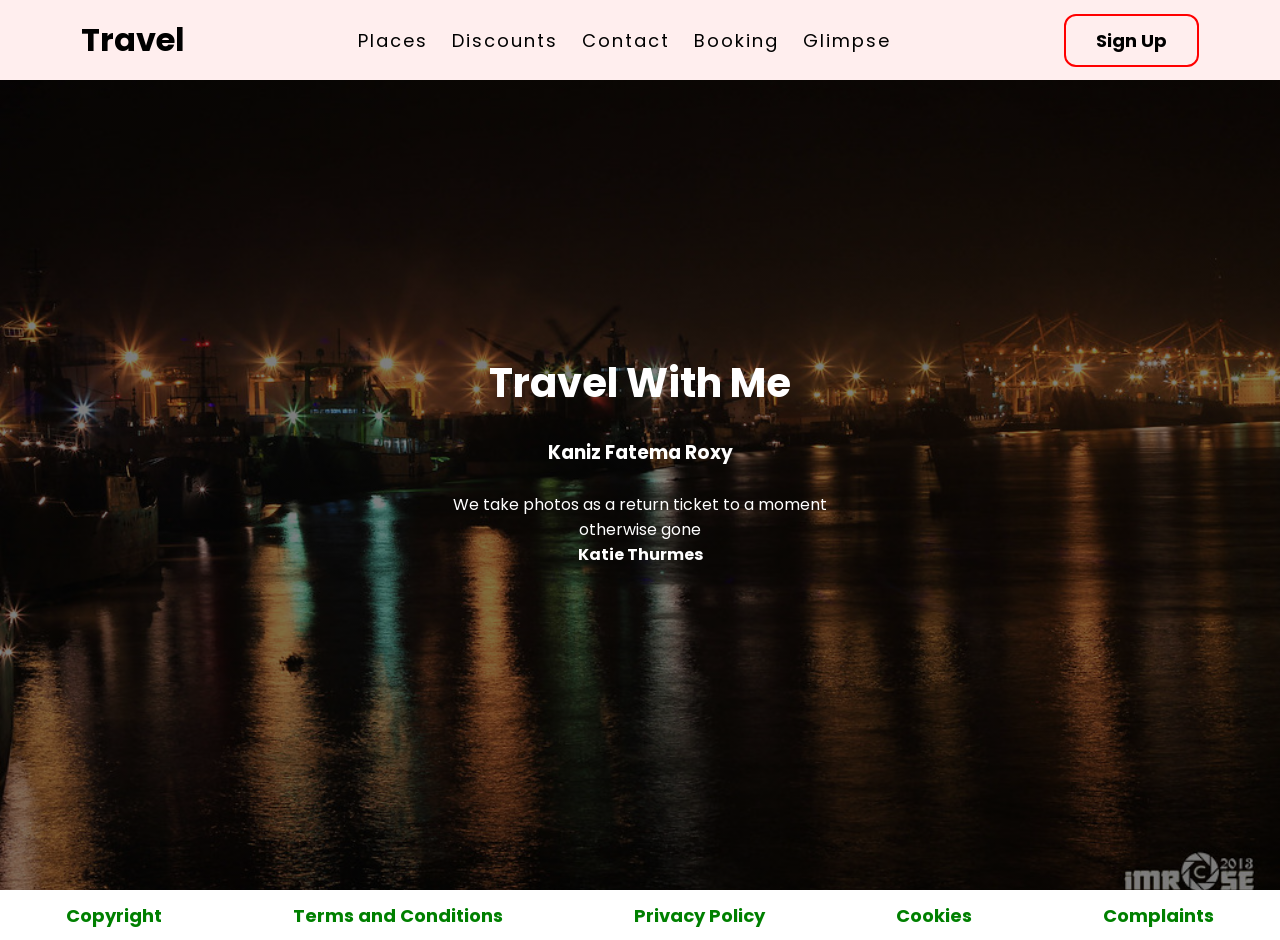
==== index.html @ 2417e520 "Add files via upload" ====
<!DOCTYPE html>
<html>
<head>
	<title>Travel </title>
	<link rel="preconnect" href="https://fonts.gstatic.com">
	<link href="https://fonts.googleapis.com/css2?family=Poppins:wght@300&display=swap" rel="stylesheet">
	<link rel="stylesheet" type="text/css" href="style.css">
</head>
<body>
	<div class="navbar">
		<div class="logo">
			<h1>Travel</h1>
		</div>
		<div class="menu">
			<ul>
			
			    <li><a href="tour.html">Places</a></li>
				<li><a href="#">Discounts</a></li>
				<li><a href="#">Contact</a></li>
				<li><a href="bookings.html">Booking</a></li>
				<li><a href="vid.html">Glimpse</a></li>
			</ul>
		</div>
		<div class="signup">
			<a href="pform.html">Sign Up</a>
		</div>
	</div>
	<div class="body">
		<div class="heading">
			<h1>Travel With Me </h1><br>
			<h3> Kaniz Fatema Roxy</h3>
			<br>
			<p> We take photos as a return ticket to a moment otherwise gone  <br><b>Katie Thurmes</b> </p>
			<br>
			<br>
			</div>
			</div>


		<div class="footer">
		<a href="#">Copyright</a>
		<a href="#">Terms and Conditions</a>
		<a href="#">Privacy Policy</a>
		<a href="#">Cookies</a>
		<a href="#">Complaints</a>
	
		
	</div>
	
	
	
	
	
	
	
	
	
</body>
</html>
---- style.css ----
*{
	padding: 0px;
	margin: 0px;
	box-sizing: border-box;
	list-style: none;
	font-family: 'Poppins', sans-serif;

}
.navbar{
	width: 100%;
	height: 80px;
	background-color: #fee;
	display: flex;
	justify-content: space-around;
	align-items: center;
	color: #000;
}
.menu ul{
	display: flex;
	align-items: center;
}
.menu ul li a{
	text-decoration: none;
	color: #000;
	padding: 5px 12px;
	letter-spacing: 2px;
	font-size: 18px;
}
.menu ul li a:hover{
	border-bottom: 4px solid #000;
	transition: 0.4s;
} 
.signup a{
	text-decoration: none;
	color: #000;
	font-size: 18px;
	font-weight: bold;
	border-radius: 12px;
	padding: 12px 30px;
	border: 2px solid #ff0000;
}
.signup a:hover{
	background-color: red;
	transition: 0.6s;
}
.body{
	width: 100%;
	height: 90vh;
	display: flex;
	justify-content: space-around;
	align-items: center;
	background-image: linear-gradient(rgba(0,0,0,0.50),rgba(0,0,0,0.50)),url(8625431270_8da6ecc577_b.jpg);
	background-position: center;
	background-size: cover;
}
.heading{
	width: 30%;
	text-align: center;
	color: #fff;
}
.heading h1{
	font-size: 40px;
}
.heading a{
	text-decoration: none;
	color: #000;
	font-size: 25px;
	font-weight: bold;
	border-radius: 45px;
	padding: 14px 50px;
	background-color: #fff;
}
.heading a:hover{
	letter-spacing: 3px;
	transition: 0.6s;
}
.tours{
	width: 70%;
	display: flex;
	justify-content: space-around;
}
.places{
	display: inline;
	text-align: center;
	border-radius: 12px;
}
.places h2{
	color: red;
	font-size: 35px;
	letter-spacing: 3px;
	border-radius: 1px;
	padding: 30px 30px;
	background-color: #000;
}
.places a{
	text-decoration: none;
	color: red;
	font-weight: bold;
	font-size: 18px;
	border-radius: 12px;
	padding: 12px 30px;
	background-color: #fff;
}
.places a:hover{
	background-color: #000;
	letter-spacing: 3px;
	transition: 0.6s;
}
.footer{
	width: 100%;
	height: 50px;
	display: flex;
	justify-content: space-around;
	align-items: center;
}
.footer a{
	text-decoration: none;
	color: green;
	font-size: 18px;
	font-weight: bold;
}
.footer a:hover{
	text-decoration: underline;
	transition: 0.4s;
}
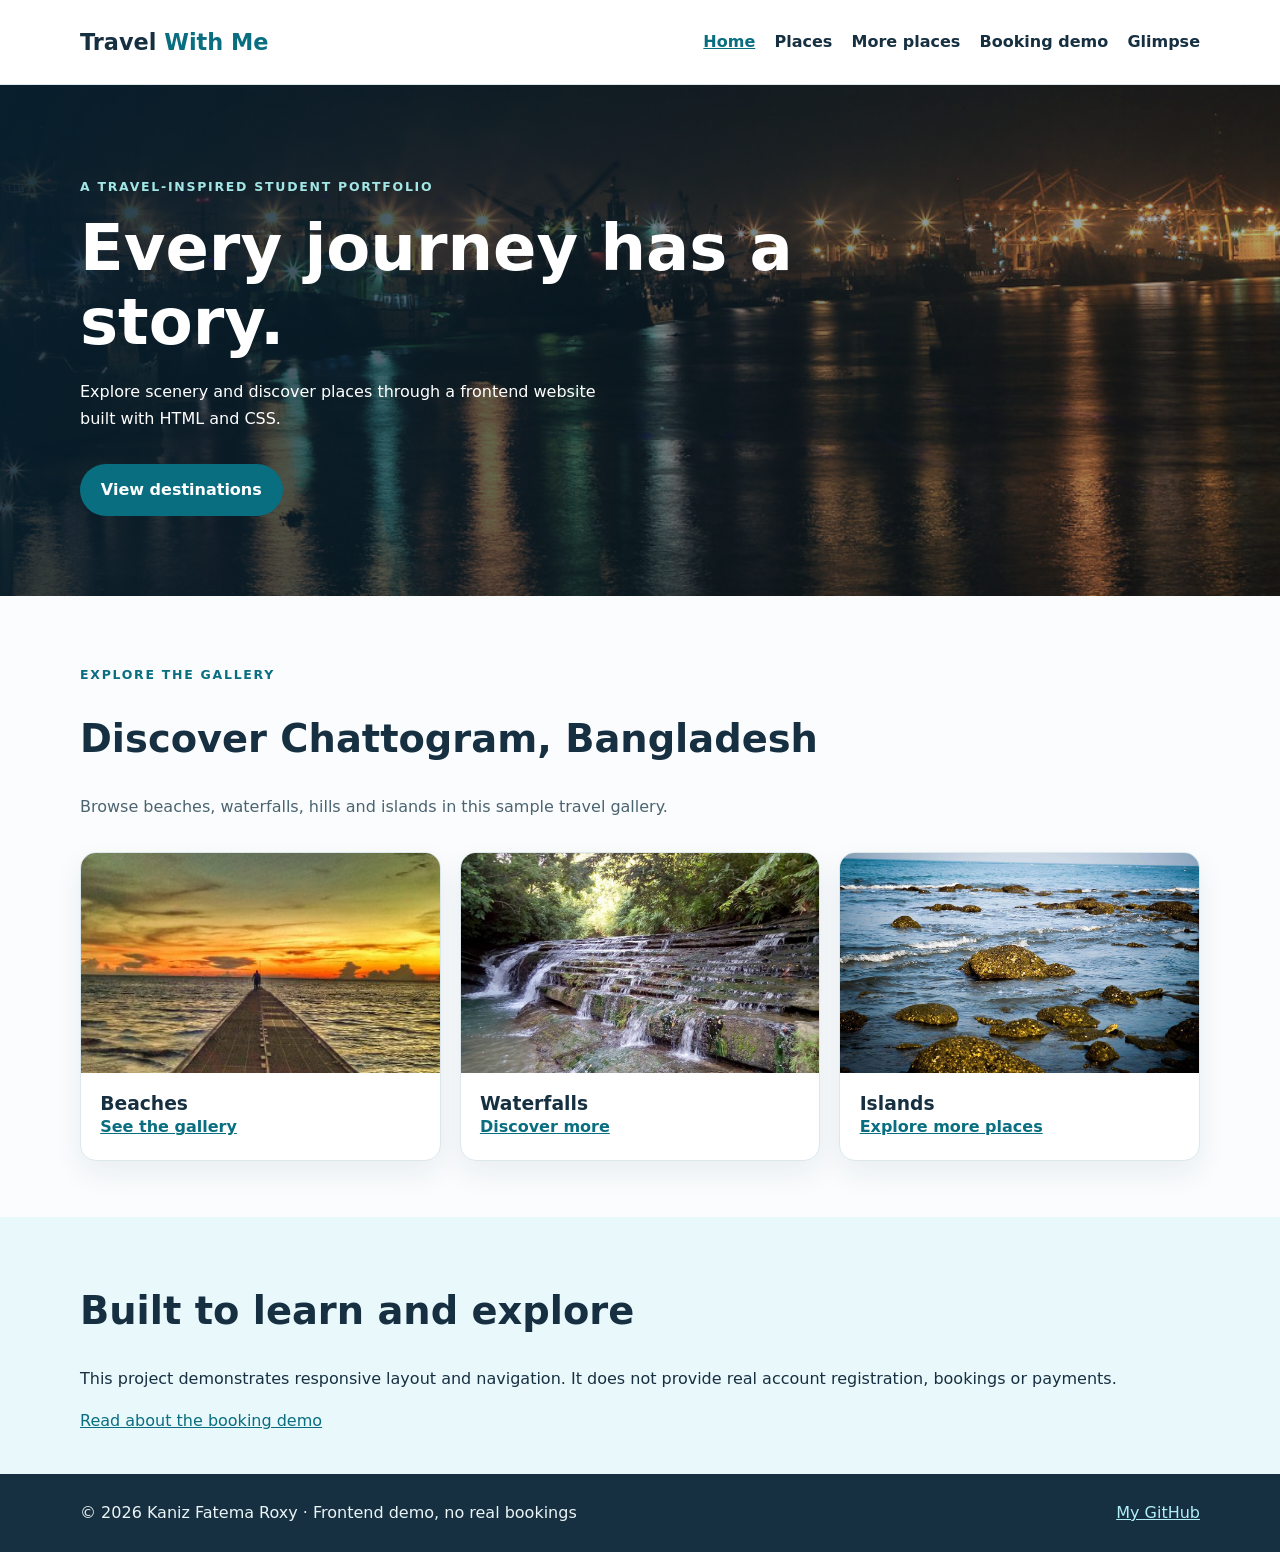
==== commit 1bf29dfc: "Improve accessible travel site, remove unsafe demo forms and add CI checks" ====
--- a/index.html
+++ b/index.html
@@ -1,59 +1,7 @@
-<!DOCTYPE html>
-<html>
-<head>
-	<title>Travel </title>
-	<link rel="preconnect" href="https://fonts.gstatic.com">
-	<link href="https://fonts.googleapis.com/css2?family=Poppins:wght@300&display=swap" rel="stylesheet">
-	<link rel="stylesheet" type="text/css" href="style.css">
-</head>
-<body>
-	<div class="navbar">
-		<div class="logo">
-			<h1>Travel</h1>
-		</div>
-		<div class="menu">
-			<ul>
-			
-			    <li><a href="tour.html">Places</a></li>
-				<li><a href="#">Discounts</a></li>
-				<li><a href="#">Contact</a></li>
-				<li><a href="bookings.html">Booking</a></li>
-				<li><a href="vid.html">Glimpse</a></li>
-			</ul>
-		</div>
-		<div class="signup">
-			<a href="pform.html">Sign Up</a>
-		</div>
-	</div>
-	<div class="body">
-		<div class="heading">
-			<h1>Travel With Me </h1><br>
-			<h3> Kaniz Fatema Roxy</h3>
-			<br>
-			<p> We take photos as a return ticket to a moment otherwise gone  <br><b>Katie Thurmes</b> </p>
-			<br>
-			<br>
-			</div>
-			</div>
-
-
-		<div class="footer">
-		<a href="#">Copyright</a>
-		<a href="#">Terms and Conditions</a>
-		<a href="#">Privacy Policy</a>
-		<a href="#">Cookies</a>
-		<a href="#">Complaints</a>
-	
-		
-	</div>
-	
-	
-	
-	
-	
-	
-	
-	
-	
-</body>
-</html>+<!doctype html>
+<html lang="en"><head><meta charset="utf-8"><meta name="viewport" content="width=device-width, initial-scale=1"><meta name="description" content="Travel With Me, a responsive frontend travel portfolio by Kaniz Fatema Roxy."><title>Home | Travel With Me</title><link rel="stylesheet" href="style.css"></head>
+<body><a class="skip-link" href="#main">Skip to content</a><header class="header"><nav class="container nav" aria-label="Main"><a class="brand" href="index.html">Travel <strong>With Me</strong></a><div class="nav-menu"><a href="index.html" aria-current="page">Home</a><a href="tour.html">Places</a><a href="tour2.html">More places</a><a href="bookings.html">Booking demo</a><a href="vid.html">Glimpse</a></div></nav></header><main id="main">
+<section class="hero"><div class="container hero-inner"><p class="eyebrow">A travel-inspired student portfolio</p><h1>Every journey has a story.</h1><p>Explore scenery and discover places through a frontend website built with HTML and CSS.</p><a class="btn" href="tour.html">View destinations</a></div></section>
+<section class="section container" aria-labelledby="start-heading"><p class="eyebrow">Explore the gallery</p><h2 id="start-heading">Discover Chattogram, Bangladesh</h2><p class="intro">Browse beaches, waterfalls, hills and islands in this sample travel gallery.</p><div class="cards"><article class="card"><img src="1592077715.jpg" alt="Coastal beach scene" loading="lazy"><div class="card-text"><h3>Beaches</h3><a href="tour.html">See the gallery</a></div></article><article class="card"><img src="waterfalls.jpg" alt="Waterfall surrounded by greenery" loading="lazy"><div class="card-text"><h3>Waterfalls</h3><a href="tour.html">Discover more</a></div></article><article class="card"><img src="pure-blue-crytal-clear.jpg" alt="Blue water near islands" loading="lazy"><div class="card-text"><h3>Islands</h3><a href="tour2.html">Explore more places</a></div></article></div></section>
+<section class="note"><div class="container"><h2>Built to learn and explore</h2><p>This project demonstrates responsive layout and navigation. It does not provide real account registration, bookings or payments.</p><a href="bookings.html">Read about the booking demo</a></div></section>
+</main><footer class="footer"><div class="container"><span>© 2026 Kaniz Fatema Roxy · Frontend demo, no real bookings</span><a href="https://github.com/kanizfatemar0xy" rel="noopener noreferrer">My GitHub</a></div></footer></body></html>
--- a/style.css
+++ b/style.css
@@ -1,140 +1 @@
-*{
-	padding: 0px;
-	margin: 0px;
-	box-sizing: border-box;
-	list-style: none;
-	font-family: 'Poppins', sans-serif;
-
-}
-.navbar{
-	width: 100%;
-	height: 80px;
-	background-color: #fee;
-	display: flex;
-	justify-content: space-around;
-	align-items: center;
-	color: #000;
-}
-.menu ul{
-	display: flex;
-	align-items: center;
-}
-.menu ul li a{
-	text-decoration: none;
-	color: #000;
-	padding: 5px 12px;
-	letter-spacing: 2px;
-	font-size: 18px;
-}
-.menu ul li a:hover{
-	border-bottom: 4px solid #000;
-	transition: 0.4s;
-} 
-.signup a{
-	text-decoration: none;
-	color: #000;
-	font-size: 18px;
-	font-weight: bold;
-	border-radius: 12px;
-	padding: 12px 30px;
-	border: 2px solid #ff0000;
-}
-.signup a:hover{
-	background-color: red;
-	transition: 0.6s;
-}
-.body{
-	width: 100%;
-	height: 90vh;
-	display: flex;
-	justify-content: space-around;
-	align-items: center;
-	background-image: linear-gradient(rgba(0,0,0,0.50),rgba(0,0,0,0.50)),url(8625431270_8da6ecc577_b.jpg);
-	background-position: center;
-	background-size: cover;
-}
-.heading{
-	width: 30%;
-	text-align: center;
-	color: #fff;
-}
-.heading h1{
-	font-size: 40px;
-}
-.heading a{
-	text-decoration: none;
-	color: #000;
-	font-size: 25px;
-	font-weight: bold;
-	border-radius: 45px;
-	padding: 14px 50px;
-	background-color: #fff;
-}
-.heading a:hover{
-	letter-spacing: 3px;
-	transition: 0.6s;
-}
-.tours{
-	width: 70%;
-	display: flex;
-	justify-content: space-around;
-}
-.places{
-	display: inline;
-	text-align: center;
-	border-radius: 12px;
-}
-.places h2{
-	color: red;
-	font-size: 35px;
-	letter-spacing: 3px;
-	border-radius: 1px;
-	padding: 30px 30px;
-	background-color: #000;
-}
-.places a{
-	text-decoration: none;
-	color: red;
-	font-weight: bold;
-	font-size: 18px;
-	border-radius: 12px;
-	padding: 12px 30px;
-	background-color: #fff;
-}
-.places a:hover{
-	background-color: #000;
-	letter-spacing: 3px;
-	transition: 0.6s;
-}
-.footer{
-	width: 100%;
-	height: 50px;
-	display: flex;
-	justify-content: space-around;
-	align-items: center;
-}
-.footer a{
-	text-decoration: none;
-	color: green;
-	font-size: 18px;
-	font-weight: bold;
-}
-.footer a:hover{
-	text-decoration: underline;
-	transition: 0.4s;
-}
-
-
-
-
-
-
-
-
-
-
-
-
-
-
-
+:root{--ink:#173041;--ocean:#086e80;--sky:#e9f8fb;--white:#fff;--muted:#4b6470;--line:#dce8ec}*{box-sizing:border-box}html{scroll-behavior:smooth}body{margin:0;font-family:system-ui,-apple-system,BlinkMacSystemFont,Segoe UI,sans-serif;background:#fafcfd;color:var(--ink);line-height:1.65}a{color:var(--ocean)}a:focus-visible{outline:3px solid #e0a12b;outline-offset:3px}img{max-width:100%;height:auto;display:block}.container{width:min(1120px,92%);margin:0 auto}.narrow{max-width:720px}.skip-link{position:absolute;top:-5rem;left:1rem;padding:.5rem 1rem;background:#fff;z-index:10}.skip-link:focus{top:1rem}.header{background:#fff;border-bottom:1px solid var(--line)}.nav{display:flex;justify-content:space-between;align-items:center;gap:1rem;min-height:84px}.brand{font-weight:800;font-size:1.4rem;text-decoration:none;color:var(--ink)}.brand strong{color:var(--ocean)}.nav-menu{display:flex;flex-wrap:wrap;gap:.4rem 1.2rem}.nav-menu a{font-weight:600;text-decoration:none;color:var(--ink)}.nav-menu a:hover,.nav-menu a[aria-current]{color:var(--ocean);text-decoration:underline}.hero{color:#fff;background:linear-gradient(110deg,rgba(7,32,47,.92),rgba(7,32,47,.24)),url('8625431270_8da6ecc577_b.jpg') center/cover;min-height:450px;display:flex;align-items:center}.hero-inner{padding:5rem 0}.eyebrow{text-transform:uppercase;letter-spacing:.14em;font-size:.78rem;font-weight:800;color:var(--ocean)}.hero .eyebrow{color:#a2e6e6}h1,h2,h3{line-height:1.17}h1{font-size:clamp(2.4rem,5vw,4.4rem);max-width:750px;margin:.5rem 0 1.2rem}h2{font-size:clamp(1.7rem,3vw,2.6rem)}.hero p{max-width:540px}.btn{display:inline-block;margin-top:1rem;padding:.8rem 1.3rem;border-radius:999px;background:var(--ocean);color:#fff;text-decoration:none;font-weight:750}.btn:hover{background:#044954}.section{padding:3.5rem 0}.intro{color:var(--muted);max-width:700px}.cards{display:grid;grid-template-columns:repeat(3,minmax(0,1fr));gap:1.2rem;margin-top:2rem}.cards.two{grid-template-columns:repeat(2,minmax(0,1fr))}.card{background:#fff;border:1px solid var(--line);border-radius:16px;overflow:hidden;box-shadow:0 12px 30px rgba(12,58,83,.07)}.card img{width:100%;height:220px;object-fit:cover}.card-text{padding:1.2rem}.card-text h3{margin:0}.card-text p{color:var(--muted);margin:.6rem 0}.card-text a{font-weight:700}.note{background:var(--sky);padding:2.5rem 0}.section-link{margin:2rem 0}.notice{background:var(--sky);padding:1.4rem;border-left:4px solid var(--ocean);margin-top:1.5rem}.video-still{margin:2rem 0;background:linear-gradient(#1237,#1237),url('8625431270_8da6ecc577_b.jpg') center/cover;color:white;padding:5rem 1rem;text-align:center;border-radius:16px;font-weight:800}.feature-image{border-radius:16px;margin:1.5rem 0;width:100%;height:auto}.footer{background:var(--ink);color:#eaf4f6;padding:1.6rem 0}.footer .container{display:flex;justify-content:space-between;flex-wrap:wrap;gap:1rem}.footer a{color:#b1eff6}@media(max-width:850px){.nav{flex-direction:column;padding:1.2rem 0}.cards{grid-template-columns:1fr 1fr}}@media(max-width:600px){.cards,.cards.two{grid-template-columns:1fr}.nav-menu{justify-content:center}.hero-inner{padding:3.3rem 0}}@media(prefers-reduced-motion:reduce){html{scroll-behavior:auto}}
